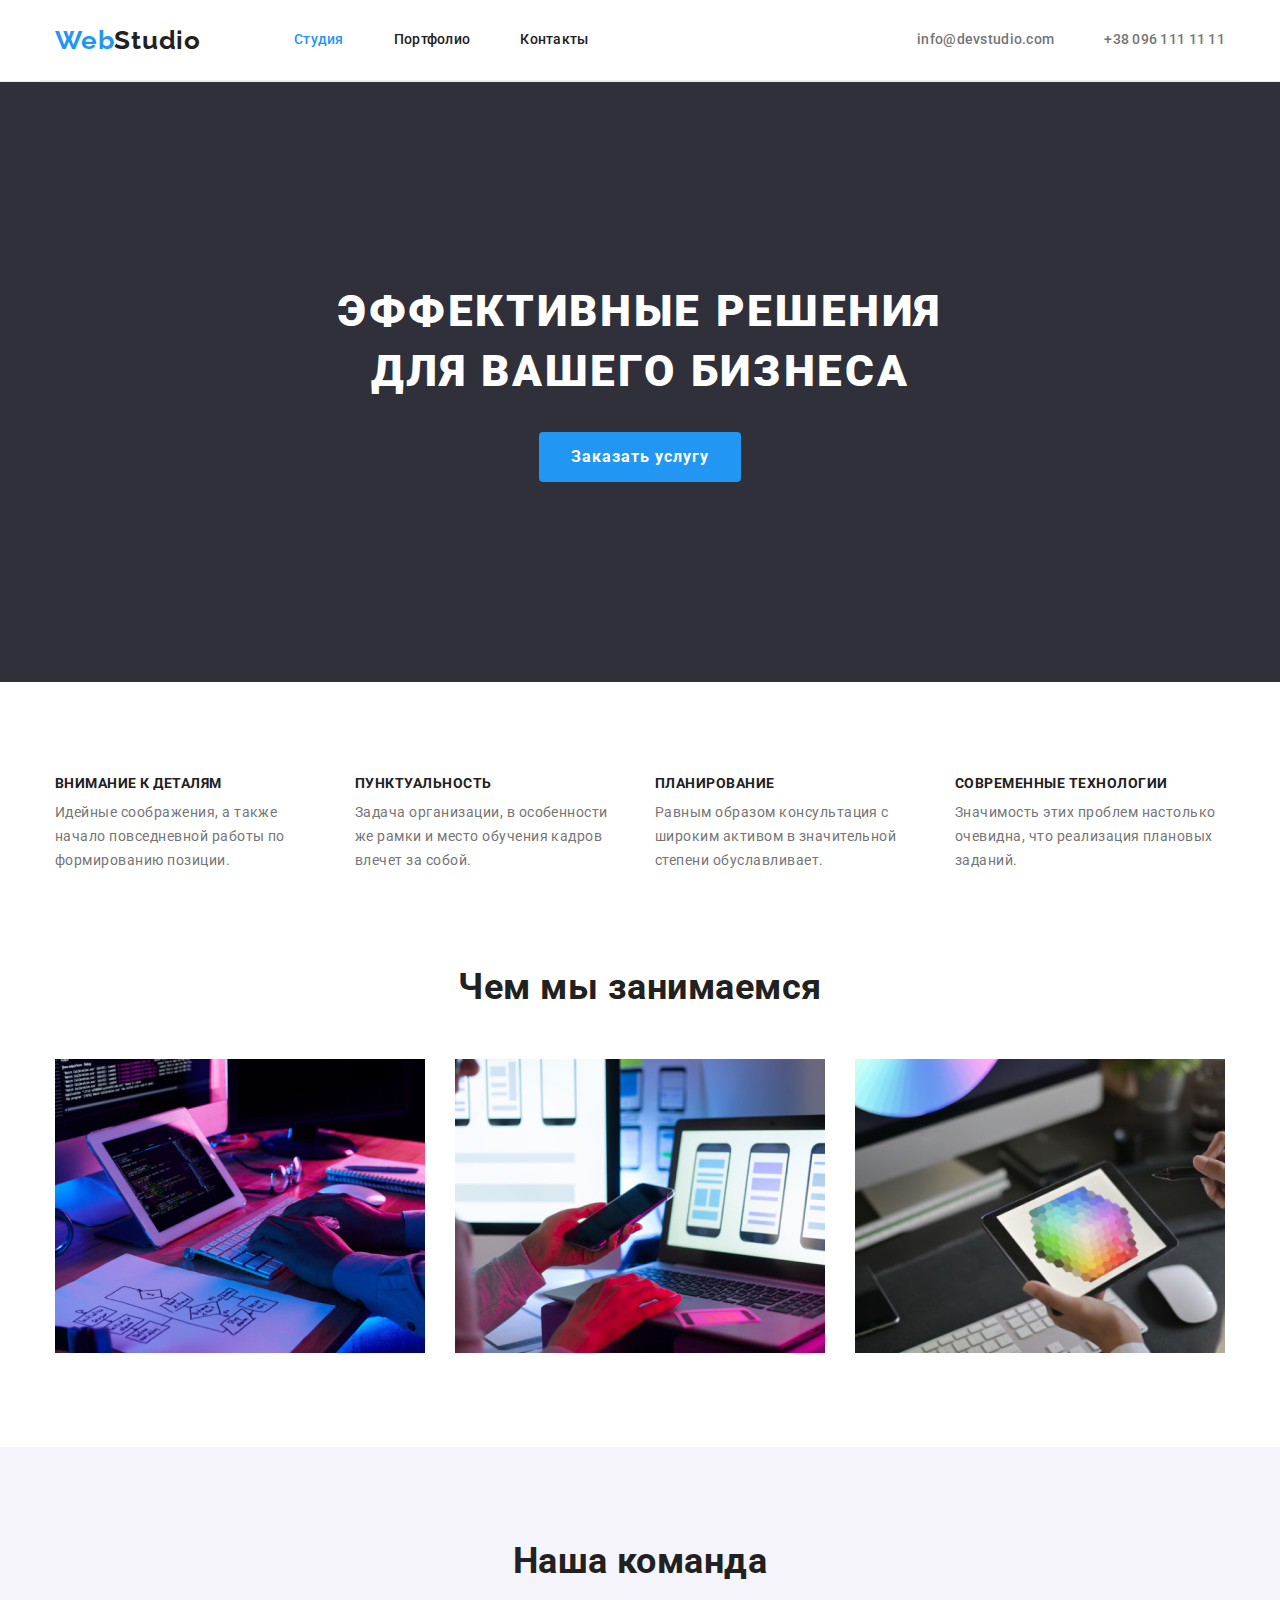
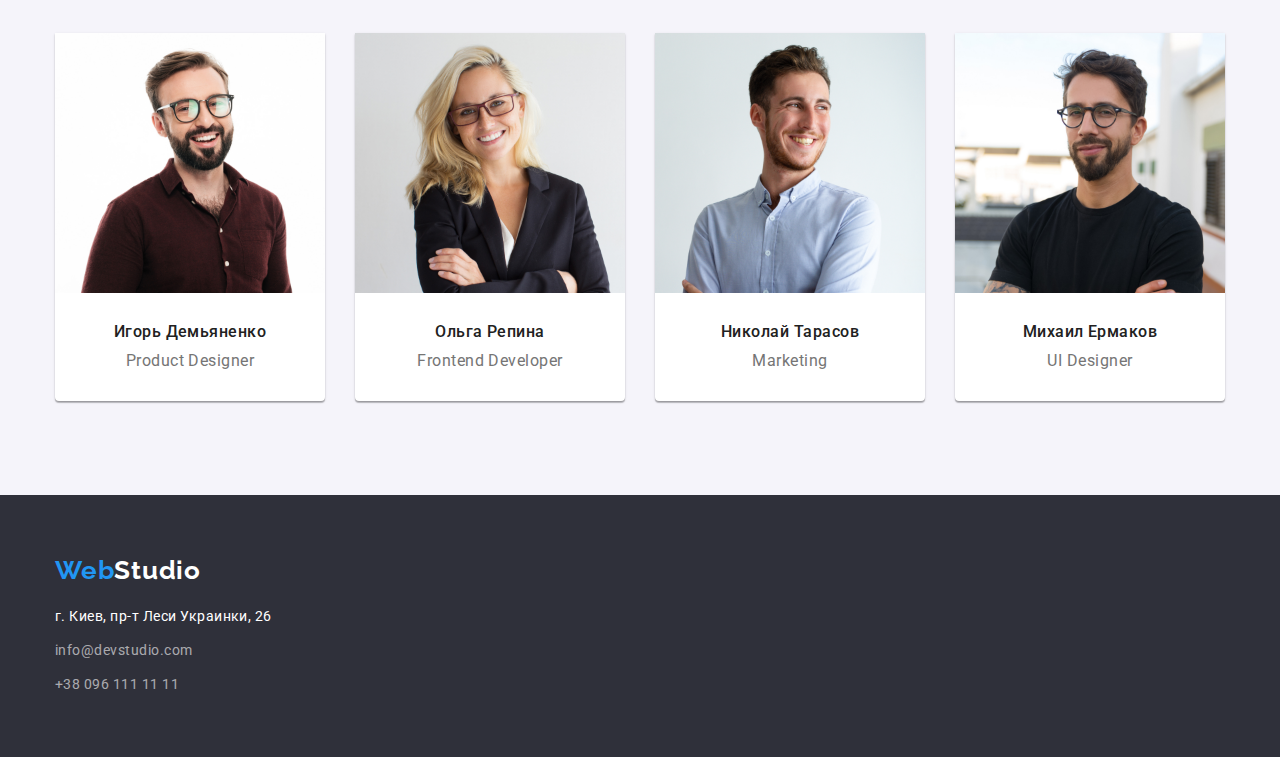
==== index.html @ 36cd6cec "Initial commit" ====
<!DOCTYPE html>
<html lang="ru">

<head>
    <meta charset="UTF-8">
    <meta http-equiv="X-UA-Compatible" content="IE=edge">
    <meta name="viewport" content="width=device-width, initial-scale=1.0">
    <title>Webstudio</title>
    <link rel="stylesheet" href="https://cdn.jsdelivr.net/npm/modern-normalize@1.1.0/modern-normalize.min.css">
    <link rel="stylesheet" href="./css/styles.css">
    <link rel="preconnect" href="https://fonts.googleapis.com">
    <link rel="preconnect" href="https://fonts.gstatic.com" crossorigin>
    <link
        href="https://fonts.googleapis.com/css2?family=Raleway:wght@700&family=Roboto:wght@400;500;700;900&display=swap"
        rel="stylesheet">
</head>

<body>

    <!-- header -->
    <header class="header">
        <div class="header container">
            <a class="logo header-logo-link" href="./index.html">Web<span class="span-h">Studio</span></a>
            <nav class="site-nav">
                <ul class="nav-list">
                    <li class="nav-item">
                        <a class="nav-link header-link current" href="./index.html">Студия</a>
                    </li>
                    <li class="nav-item">
                        <a class="nav-link header-link" href="./portfolio.html">Портфолио</a>
                    </li>
                    <li class="nav-item">
                        <a class="nav-link header-link" href="">Контакты</a>
                    </li>
                </ul>
            </nav>
            <ul class="contact-list">
                <li class="contact-item">
                    <a class="contact-link header-link" href="mailto:info@devstudio.com">info@devstudio.com</a>
                </li>
                <li class="contact-item">
                    <a class="contact-link header-link" href="tel:+380961111111">+38 096 111 11 11</a>
                </li>
            </ul>
        </div>
    </header>

    <!-- main -->
    <main class="main">
        <!-- hero -->
        <section class="hero section">
            <div class="hero container">
                <h1 class="title-hero">ЭФФЕКТИВНЫЕ РЕШЕНИЯ ДЛЯ ВАШЕГО БИЗНЕСА</h1>
                <button class="button-hero" type="button">
                    <span class="pointer hero-btn">Заказать услугу</span>
                </button>
            </div>
        </section>

        <!-- benefits -->
        <section class="section">
            <div class="container">
                <h2 class="visually-hidden">Особенности</h2>
                <ul class="benefits-list">
                    <li class="benefit-item">
                        <h3 class="title-benefit">ВНИМАНИЕ К ДЕТАЛЯМ</h3>
                        <p class="text-benefit">Идейные соображения, а также начало повседневной работы по формированию
                            позиции.</p>
                    </li>
                    <li class="benefit-item">
                        <h3 class="title-benefit">ПУНКТУАЛЬНОСТЬ</h3>
                        <p class="text-benefit">Задача организации, в особенности же рамки и место обучения кадров
                            влечет
                            за собой.</p>
                    </li>
                    <li class="benefit-item">
                        <h3 class="title-benefit">ПЛАНИРОВАНИЕ</h3>
                        <p class="text-benefit">Равным образом консультация с широким активом в значительной степени
                            обуславливает.</p>
                    </li>
                    <li class="benefit-item">
                        <h3 class="title-benefit">СОВРЕМЕННЫЕ ТЕХНОЛОГИИ</h3>
                        <p class="text-benefit">Значимость этих проблем настолько очевидна, что реализация плановых
                            заданий.</p>
                    </li>
                </ul>
            </div>
        </section>

        <!-- portfolio -->
        <section class="section portfolio">
            <div class="container">
                <h2 class="section-title">Чем мы занимаемся</h2>
                <ul class="portfolio-list">
                    <li class="portfolio-item">
                        <img src="./images/Stydio/About us/img-1.jpg" alt="Написание HTML разметки на планшете"
                            width="370" height="294">
                    </li>
                    <li class="portfolio-item">
                        <img src="./images/Stydio/About us/img-2.jpg" alt="оформление CSS на ноутбуке" width="370"
                            height="294">
                    </li>
                    <li class="portfolio-item">
                        <img src="./images/Stydio/About us/img-3.jpg" alt="Дизайн на планшете" width="370" height="294">
                    </li>
                </ul>
            </div>
        </section>

        <!-- team -->
        <section class="section-team section">
            <div class="container">
                <h2 class="section-title">Наша команда</h2>
                <ul class="team-list">
                    <li class="team-card">
                        <img class="teams-img" src="./images/Stydio/Team/img-4.jpg" alt="Первый член команды"
                            width="270" height="260">
                        <div class="card-tumb">
                            <h3 class="title-card">Игорь Демьяненко</h3>
                            <p class="text-card">Product Designer</p>
                        </div>
                    </li>
                    <li class="team-card">
                        <img class="teams-img" src="./images/Stydio/Team/img-5.jpg" alt="Второй член команды"
                            width="270" height="260">
                        <div class="card-tumb">
                            <h3 class="title-card">Ольга Репина</h3>
                            <p class="text-card">Frontend Developer</p>
                        </div>
                    </li>
                    <li class="team-card">
                        <img class="teams-img" src="./images/Stydio/Team/img-6.jpg" alt="Третий член команды"
                            width="270" height="260">
                        <div class="card-tumb">
                            <h3 class="title-card">Николай Тарасов</h3>
                            <p class="text-card">Marketing</p>
                        </div>
                    </li>
                    <li class="team-card">
                        <img class="teams-img" src="./images/Stydio/Team/img-7.jpg" alt="Четвертый член команды"
                            width="270" height="260">
                        <div class="card-tumb">
                            <h3 class="title-card">Михаил Ермаков</h3>
                            <p class="text-card">UI Designer</p>
                        </div>
                    </li>
                </ul>
            </div>
        </section>
    </main>

    <!-- footer -->
    <footer class="footer">
        <div class="container">
            <a class="logo footer-logo-link" href="./index.html">Web<span class="span-f">Studio</span></a>
            <address class="address">
                <ul>
                    <li class="footer-address-list">
                        <a class="footer-link gps" href="https://goo.gl/maps/1aV7GLh5moSTKQaL6" target="_blank"
                            rel="noopener noreferrer">г. Киев,
                            пр-т Леси Украинки, 26</a>
                    </li>
                    <li class="footer-address-list">
                        <a class="footer-link" href="mailto:info@devstudio.com">info@devstudio.com</a>
                    </li>
                    <li class="footer-address-list">
                        <a class="footer-link" href="tel:+380961111111">+38 096 111 11 11</a>
                    </li>
                </ul>
            </address>
        </div>
    </footer>
</body>

</html>
---- css/styles.css ----
html {
    box-sizing: border-box;
}

*,
*::before,
*::after {
    box-sizing: inherit;
}


h1,
h2,
h3,
h4,
h5,
h6,
p,
ul {
    margin: 0;
    padding: 0;
}

img {
    display: block;
    max-width: 100%;
    height: auto;
}

a {text-decoration: none;}
ul {list-style: none;}
button {border: none;}


:root {
    --main-text-color: #212121;
    --main-2-text-color: #757575;
    --accent-color: #2196F3;
    --white-color: #FFFFFF;
    --bg-hd-ft-color: #2F303A;
    --bg-accent-color: #F5F4FA;
}

body {
    font-family: 'Roboto';
    font-style: normal;
    letter-spacing: 0.03em;
    color: var(--main-text-color);
    background-color: var(--white-color)
}


.section {
    padding-top: 94px;
    padding-bottom: 94px;
}
.container {
    margin-left: auto;
    margin-right: auto;
    padding-left: 15px;
    padding-right: 15px;
    width: 1200px;
}
.header.container {
    display: flex;
    align-items: center;
}


.pointer {
    cursor: pointer;
}

.visually-hidden {
    position: absolute;
    width: 1px;
    height: 1px;
    margin: -1px;
    border: 0;
    padding: 0;

    white-space: nowrap;
    clip-path: inset(100%);
    clip: rect(0 0 0 0);
    overflow: hidden;
}

/* ! HEADER ! */
.header {
    border-bottom: 1px solid #ECECEC;
}
.header-link {
    padding-top: 32px;
    padding-bottom: 32px;
}

/* LOGO */

.logo {
    font-family: 'Raleway';
    font-weight: 700;
        font-size: 26px;
        line-height: 1.19;
        letter-spacing: 0.03em;
        color: var(--accent-color)
}
.header-logo-link {
    margin-right: 93px;
}
.footer-logo-link {
    display: inline-block;
    margin-bottom: 20px;
}
.logo .span-h {
    color: var(--main-text-color);
}
.logo .span-f {
    color: var(--white-color);
}


/* NAV */

.nav-item:not(:last-child) {
    margin-right: 50px;
}

.nav-list {
    display: flex;
    padding: 0;
}

.contact-item:not(:last-child) {
    margin-right: 50px;
}

.contact-list {
    display: flex;
    margin-left: auto;
}
.nav-link {
    display: block;
    font-weight: 500;
    font-size: 14px;
    line-height: 1.14;
    letter-spacing: 0.02em;
    color: var(--main-text-color);
    padding: 32px 0;
}
.contact-link {
    display: block;
    font-weight: 500;
    font-size: 14px;
    line-height: 1.14;
    letter-spacing: 0.02em;
    color: var(--main-2-text-color);
    padding: 32px 0;
}

/* HOVER AND FOCUS IN HEADER */

.header .site-nav .nav-link:hover,
.header .site-nav .nav-link:focus {
    color: var(--accent-color)
}

.header .contact-link:hover,
.header .contact-link:focus {
    color:var(--accent-color)
}

/* COLOR <a> IN HEADER */
.nav-link.current {
    color: var(--accent-color);
}


/* INDEX-MAIN */

/* SECTION-1 */

.hero.section {
    padding: 200px 0;
    background-color: var(--bg-hd-ft-color);
}
.title-hero {
    max-width: 696px;
    margin-left: auto;
    margin-right: auto;
    margin-bottom: 30px;
    font-weight: 900;
    font-size: 44px;
    line-height: 1.36;
    text-align: center;
    letter-spacing: 0.06em;
    color: var(--white-color);
}
.button-hero {
    display: block;
    margin-left: auto;
    margin-right: auto;
    padding: 0;
    font-weight: 700;
    font-size: 16px;
    line-height: 1.87;
    letter-spacing: 0.06em;
    color: var(--white-color);
    background-color: var(--accent-color);
    border-radius: 4px;
}

.pointer.hero-btn {
    display: inline-block;
    padding: 10px 32px;
}

/* SECTION-2 */

.title-benefit {
    margin-bottom: 10px;
    font-size: 14px;
    line-height: 1.14;
}
.text-benefit {
    font-size: 14px;
    line-height: 1.71;
    color: var(--main-2-text-color);
}
.benefits-list {
    display: flex;
}
.benefit-item {
    max-width: 270px;
}
.benefit-item:not(:last-child) {
    margin-right: 30px;
}

/* SECTION-3 */

.section.portfolio {
    padding-top: 0;
}
.section-title {
    text-align: center;
    margin-bottom: 50px;
    font-size: 36px;
    line-height: 1.16;
}
.portfolio-list {
    display: flex;
}
.portfolio-item:not(:last-child) {
    margin-right: 30px;
}

/* SECTION-4 */

.section-team {
    background-color: var(--bg-accent-color);
}
.team-list {
    display: flex;
}
.team-card {
    background-color: var(--white-color);;
    box-shadow: 0px 1px 3px rgba(0, 0, 0, 0.12), 0px 1px 1px rgba(0, 0, 0, 0.14), 0px 2px 1px rgba(0, 0, 0, 0.2);
    border-radius: 0px 0px 4px 4px;
}
.team-card:not(:last-child) {
    margin-right: 30px;
}
.card-tumb {
    padding: 30px 0;
}
.title-card {
    margin-bottom: 10px;
    font-weight: 500;
    font-size: 16px;
    line-height: 1.18;
    text-align: center;
}
.text-card {
    font-size: 16px;
    line-height: 1.18;
    text-align: center;
    color: var(--main-2-text-color);
}

/* PORTFOLIO-MAIN */
                                                              
/* FILTERS */

.filters-list {
    display: flex;
    justify-content: center;
    margin-bottom: 34px;
}
.filter-item:not(:last-child) {
    margin-right: 8px;
}

.filter-btn:hover,
.filter-btn:focus {
    color: var(--white-color);
    background-color: var(--accent-color);
}
.filter-btn {
    border-radius: 4px;
    padding: 6px 22px;
    color: var(--main-text-color);
    background: var(--bg-accent-color);
}
.filter-btn.active {
    color: var(--white-color);
    background-color: var(--accent-color);
}

/* PROJECTS */

.project-list {
    display: flex;
    flex-wrap: wrap;
}
.project-item {
    margin-right: 30px;
    margin-bottom: 30px;
    flex-basis: calc((100% - 60px) / 3);
}
.project-item:nth-of-type(3n) {
    margin: 0;
}
.project-item:nth-last-child(-n + 3) {
    margin-bottom: 0;
}
.card-content {
    padding: 20px 24px;
    border-right: 1px solid rgba(238, 238, 238, 1);
    border-bottom: 1px solid rgba(238, 238, 238, 1);
    border-left: 1px solid rgba(238, 238, 238, 1);
}
.title-project {
    margin-bottom: 4px;
        font-size: 18px;
        line-height: 2;
        letter-spacing: 0.06em;
        color: var(--main-text-color);
}
.text-project {
        font-size: 16px;
        line-height: 1.87;
        color: var(--main-2-text-color);
}

/* ! FOOTER ! */

.footer {
    padding: 60px 0;
    background-color: var(--bg-hd-ft-color);
}

.footer-link.gps {
    font-weight: 400;
        font-size: 14px;
        line-height: 1.71;
        color: var(--white-color)
}
.footer-link {
        font-size: 14px;
        line-height: 1.71;
        color: rgba(255, 255, 255, 0.6);
}
.footer-address-list:not(:last-child) {
    margin-bottom: 10px;
}
.address .footer-link:hover,
.address .footer-link:focus {
    color:var(--accent-color)
}
.address .footer-link:hover,
.address .footer-link:focus {
    color:var(--accent-color)
}
.address {
    font-style: normal;
}
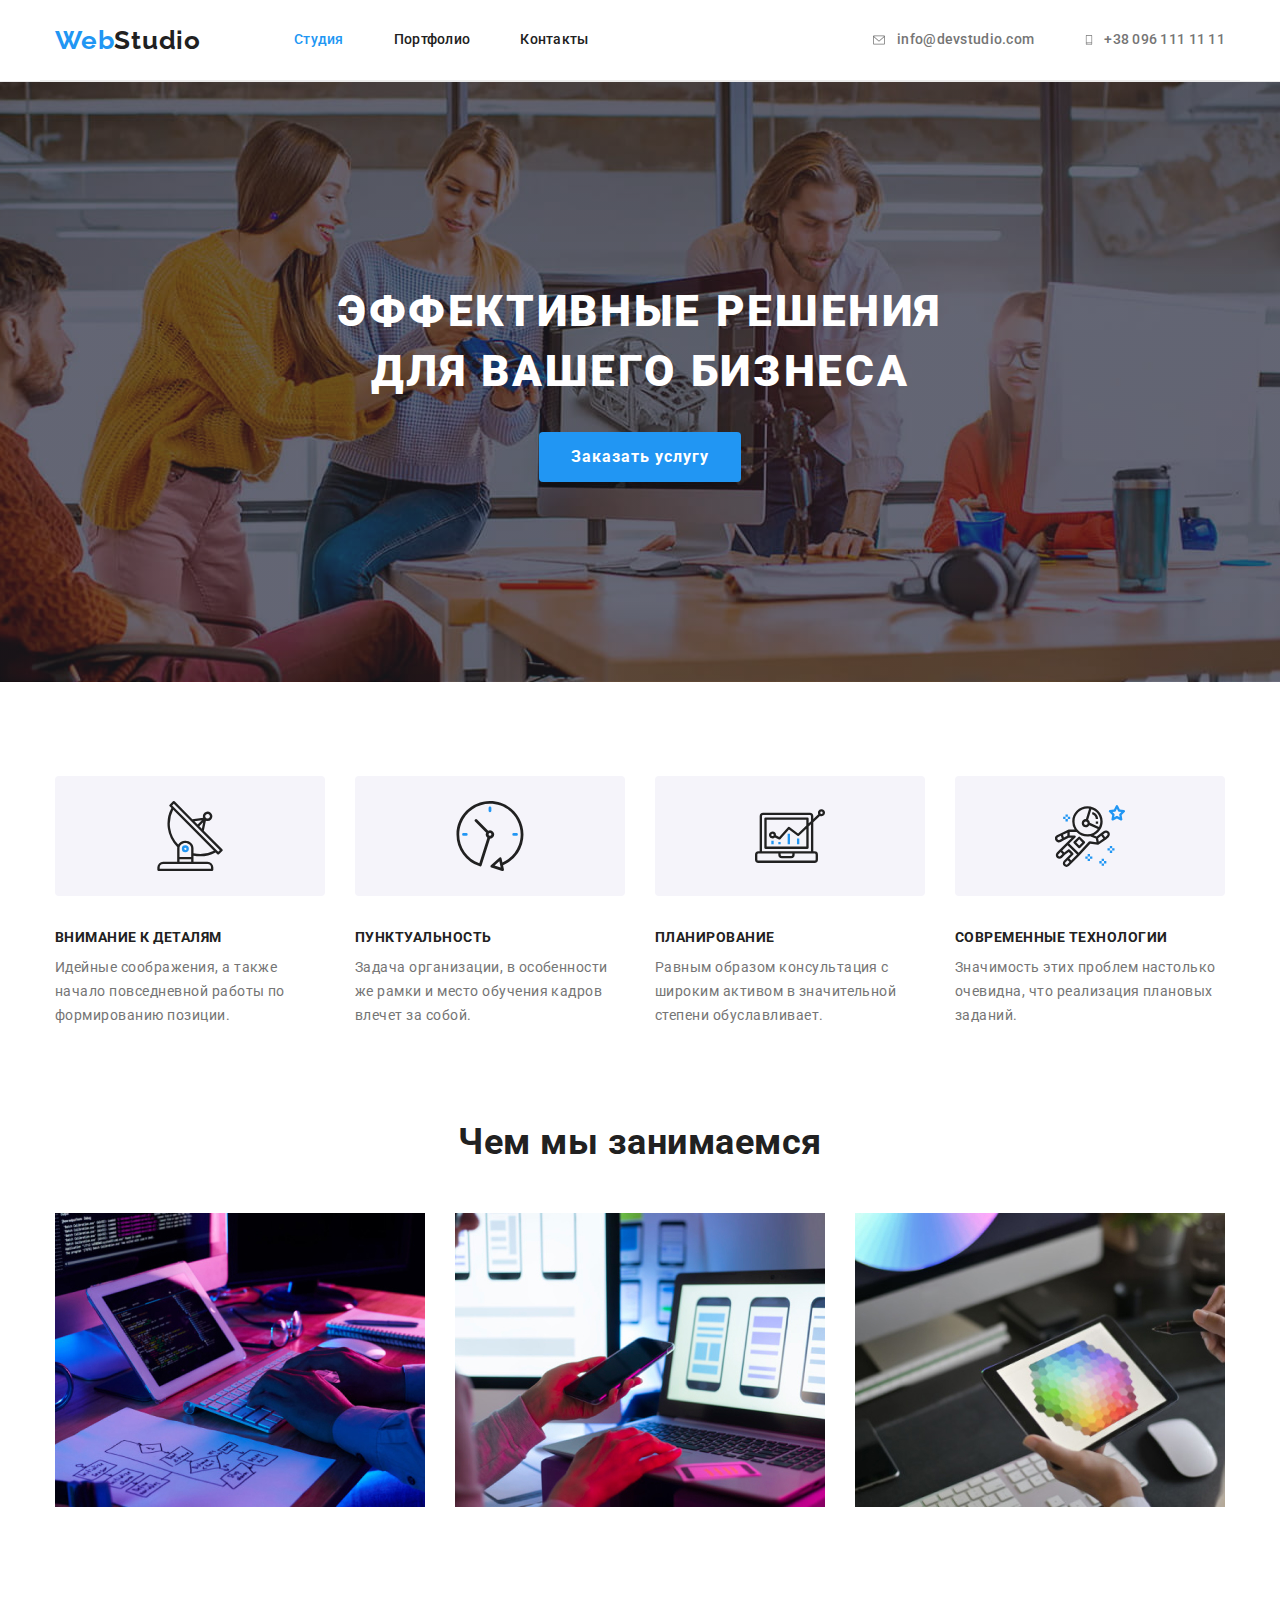
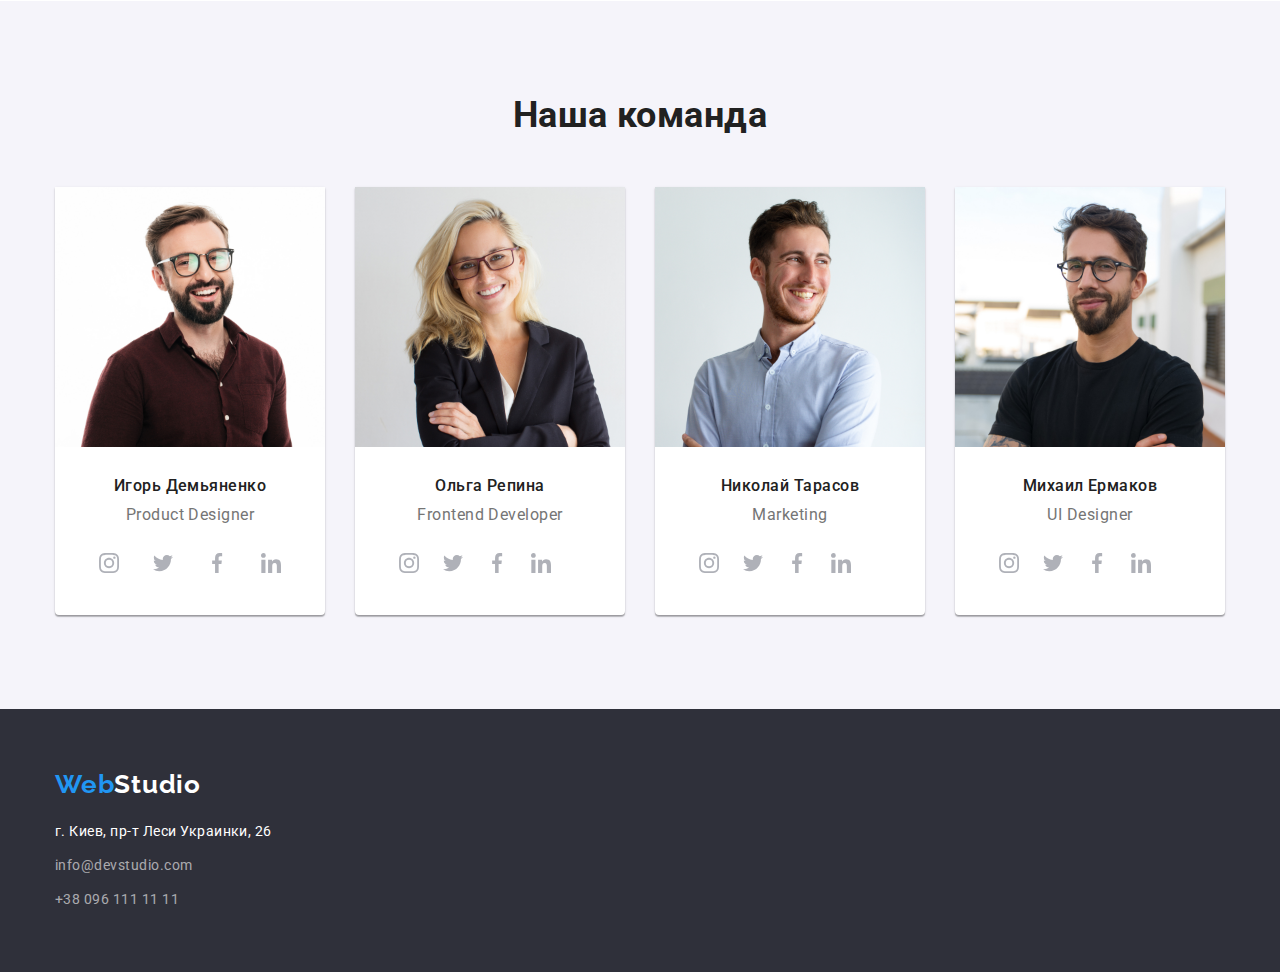
==== commit 5e35b46b: "adds sprite and icons" ====
--- a/index.html
+++ b/index.html
@@ -36,10 +36,20 @@
             </nav>
             <ul class="contact-list">
                 <li class="contact-item">
-                    <a class="contact-link header-link" href="mailto:info@devstudio.com">info@devstudio.com</a>
+                    <a class="contact-link header-link" href="mailto:info@devstudio.com">
+                        <svg class="header-icon" width="16" height="12">
+                            <use href="./images/icons.svg#envelope"></use>
+                        </svg>
+                        info@devstudio.com
+                    </a>
                 </li>
                 <li class="contact-item">
-                    <a class="contact-link header-link" href="tel:+380961111111">+38 096 111 11 11</a>
+                    <a class="contact-link header-link" href="tel:+380961111111">
+                        <svg class="header-icon" width="10" height="16">
+                            <use href="./images/icons.svg#smartphone"></use>
+                        </svg>
+                        +38 096 111 11 11
+                    </a>
                 </li>
             </ul>
         </div>
@@ -63,22 +73,42 @@
                 <h2 class="visually-hidden">Особенности</h2>
                 <ul class="benefits-list">
                     <li class="benefit-item">
+                        <div>
+                            <svg class="benefit-icon" width="70" height="70">
+                                <use href="./images/icons.svg#antenna"></use>
+                            </svg>
+                        </div>
                         <h3 class="title-benefit">ВНИМАНИЕ К ДЕТАЛЯМ</h3>
                         <p class="text-benefit">Идейные соображения, а также начало повседневной работы по формированию
                             позиции.</p>
                     </li>
                     <li class="benefit-item">
+                        <div>
+                            <svg class="benefit-icon" width="70" height="70">
+                                <use href="./images/icons.svg#clock"></use>
+                            </svg>
+                        </div>
                         <h3 class="title-benefit">ПУНКТУАЛЬНОСТЬ</h3>
                         <p class="text-benefit">Задача организации, в особенности же рамки и место обучения кадров
                             влечет
                             за собой.</p>
                     </li>
                     <li class="benefit-item">
+                        <div>
+                            <svg class="benefit-icon" width="70" height="70">
+                                <use href="./images/icons.svg#diagram"></use>
+                            </svg>
+                        </div>
                         <h3 class="title-benefit">ПЛАНИРОВАНИЕ</h3>
                         <p class="text-benefit">Равным образом консультация с широким активом в значительной степени
                             обуславливает.</p>
                     </li>
                     <li class="benefit-item">
+                        <div>
+                            <svg class="benefit-icon" width="70" height="70">
+                                <use href="./images/icons.svg#astronaut"></use>
+                            </svg>
+                        </div>
                         <h3 class="title-benefit">СОВРЕМЕННЫЕ ТЕХНОЛОГИИ</h3>
                         <p class="text-benefit">Значимость этих проблем настолько очевидна, что реализация плановых
                             заданий.</p>
@@ -118,6 +148,38 @@
                         <div class="card-tumb">
                             <h3 class="title-card">Игорь Демьяненко</h3>
                             <p class="text-card">Product Designer</p>
+                            <ul class="team-card-icons">
+                                <li class="team-list-icon">
+                                    <div>
+                                        <a href="" class="team-link-icon">
+                                            <svg class="team-icon" width="20" height="20">
+                                                <use href="./images/icons.svg#instagram"></use>
+                                            </svg>
+                                        </a>
+                                    </div>
+                                </li>
+                                <li class="team-list-icon">
+                                    <a href="" class="team-link-icon">
+                                        <svg class="team-icon" width="20" height="20">
+                                            <use href="./images/icons.svg#twitter"></use>
+                                        </svg>
+                                    </a>
+                                </li>
+                                <li class="team-list-icon">
+                                    <a href="" class="team-link-icon">
+                                        <svg class="team-icon" width="20" height="20">
+                                            <use href="./images/icons.svg#facebook"></use>
+                                        </svg>
+                                    </a>
+                                </li>
+                                <li class="team-list-icon">
+                                    <a href="" class="team-link-icon">
+                                        <svg class="team-icon" width="20" height="20">
+                                            <use href="./images/icons.svg#linkedin"></use>
+                                        </svg>
+                                    </a>
+                                </li>
+                            </ul>
                         </div>
                     </li>
                     <li class="team-card">
@@ -126,6 +188,28 @@
                         <div class="card-tumb">
                             <h3 class="title-card">Ольга Репина</h3>
                             <p class="text-card">Frontend Developer</p>
+                            <div class="team-card-icons">
+                                <a href="" class="team-link-icon">
+                                    <svg class="team-icon" width="20" height="20">
+                                        <use href="./images/icons.svg#instagram"></use>
+                                    </svg>
+                                </a>
+                                <a href="" class="team-link-icon">
+                                    <svg class="team-icon" width="20" height="20">
+                                        <use href="./images/icons.svg#twitter"></use>
+                                    </svg>
+                                </a>
+                                <a href="" class="team-link-icon">
+                                    <svg class="team-icon" width="20" height="20">
+                                        <use href="./images/icons.svg#facebook"></use>
+                                    </svg>
+                                </a>
+                                <a href="" class="team-link-icon">
+                                    <svg class="team-icon" width="20" height="20">
+                                        <use href="./images/icons.svg#linkedin"></use>
+                                    </svg>
+                                </a>
+                            </div>
                         </div>
                     </li>
                     <li class="team-card">
@@ -134,6 +218,28 @@
                         <div class="card-tumb">
                             <h3 class="title-card">Николай Тарасов</h3>
                             <p class="text-card">Marketing</p>
+                            <div class="team-card-icons">
+                                <a href="" class="team-link-icon">
+                                    <svg class="team-icon" width="20" height="20">
+                                        <use href="./images/icons.svg#instagram"></use>
+                                    </svg>
+                                </a>
+                                <a href="" class="team-link-icon">
+                                    <svg class="team-icon" width="20" height="20">
+                                        <use href="./images/icons.svg#twitter"></use>
+                                    </svg>
+                                </a>
+                                <a href="" class="team-link-icon">
+                                    <svg class="team-icon" width="20" height="20">
+                                        <use href="./images/icons.svg#facebook"></use>
+                                    </svg>
+                                </a>
+                                <a href="" class="team-link-icon">
+                                    <svg class="team-icon" width="20" height="20">
+                                        <use href="./images/icons.svg#linkedin"></use>
+                                    </svg>
+                                </a>
+                            </div>
                         </div>
                     </li>
                     <li class="team-card">
@@ -142,8 +248,44 @@
                         <div class="card-tumb">
                             <h3 class="title-card">Михаил Ермаков</h3>
                             <p class="text-card">UI Designer</p>
-                        </div>
-                    </li>
+                            <div class="team-card-icons">
+                                <a href="" class="team-link-icon">
+                                    <svg class="team-icon" width="20" height="20">
+                                        <use href="./images/icons.svg#instagram"></use>
+                                    </svg>
+                                </a>
+                                <a href="" class="team-link-icon">
+                                    <svg class="team-icon" width="20" height="20">
+                                        <use href="./images/icons.svg#twitter"></use>
+                                    </svg>
+                                </a>
+                                <a href="" class="team-link-icon">
+                                    <svg class="team-icon" width="20" height="20">
+                                        <use href="./images/icons.svg#facebook"></use>
+                                    </svg>
+                                </a>
+                                <a href="" class="team-link-icon">
+                                    <svg class="team-icon" width="20" height="20">
+                                        <use href="./images/icons.svg#linkedin"></use>
+                                    </svg>
+                                </a>
+                            </div>
+                        </div>
+                    </li>
+                </ul>
+            </div>
+        </section>
+
+        <!-- clients -->
+        <section>
+            <div class="container">
+                <ul>
+                    <li></li>
+                    <li></li>
+                    <li></li>
+                    <li></li>
+                    <li></li>
+                    <li></li>
                 </ul>
             </div>
         </section>
--- a/css/styles.css
+++ b/css/styles.css
@@ -8,6 +8,14 @@
     box-sizing: inherit;
 }
 
+:root {
+    --main-text-color: #212121;
+    --main-2-text-color: #757575;
+    --accent-color: #2196F3;
+    --white-color: #FFFFFF;
+    --bg-hd-ft-color: #2F303A;
+    --bg-accent-color: #F5F4FA;
+}
 
 h1,
 h2,
@@ -31,16 +39,6 @@
 ul {list-style: none;}
 button {border: none;}
 
-
-:root {
-    --main-text-color: #212121;
-    --main-2-text-color: #757575;
-    --accent-color: #2196F3;
-    --white-color: #FFFFFF;
-    --bg-hd-ft-color: #2F303A;
-    --bg-accent-color: #F5F4FA;
-}
-
 body {
     font-family: 'Roboto';
     font-style: normal;
@@ -49,11 +47,11 @@
     background-color: var(--white-color)
 }
 
-
 .section {
     padding-top: 94px;
     padding-bottom: 94px;
 }
+
 .container {
     margin-left: auto;
     margin-right: auto;
@@ -61,11 +59,11 @@
     padding-right: 15px;
     width: 1200px;
 }
+
 .header.container {
     display: flex;
     align-items: center;
 }
-
 
 .pointer {
     cursor: pointer;
@@ -86,9 +84,11 @@
 }
 
 /* ! HEADER ! */
+
 .header {
     border-bottom: 1px solid #ECECEC;
 }
+
 .header-link {
     padding-top: 32px;
     padding-bottom: 32px;
@@ -104,16 +104,20 @@
         letter-spacing: 0.03em;
         color: var(--accent-color)
 }
+
 .header-logo-link {
     margin-right: 93px;
 }
+
 .footer-logo-link {
     display: inline-block;
     margin-bottom: 20px;
 }
+
 .logo .span-h {
     color: var(--main-text-color);
 }
+
 .logo .span-f {
     color: var(--white-color);
 }
@@ -138,6 +142,7 @@
     display: flex;
     margin-left: auto;
 }
+
 .nav-link {
     display: block;
     font-weight: 500;
@@ -147,14 +152,24 @@
     color: var(--main-text-color);
     padding: 32px 0;
 }
+
 .contact-link {
-    display: block;
+    display: flex;
     font-weight: 500;
     font-size: 14px;
     line-height: 1.14;
     letter-spacing: 0.02em;
     color: var(--main-2-text-color);
     padding: 32px 0;
+    align-items: center;
+}
+
+.contact-link.header-link:focus .header-icon {
+    color: var(--accent-color);
+}
+
+.header-icon {
+    margin-right: 10px;
 }
 
 /* HOVER AND FOCUS IN HEADER */
@@ -180,9 +195,17 @@
 /* SECTION-1 */
 
 .hero.section {
+    max-width: 1600px;
+    margin-left: auto;
+    margin-right: auto;
     padding: 200px 0;
     background-color: var(--bg-hd-ft-color);
-}
+    background-image: linear-gradient(rgba(47, 48, 58, 0.4), rgba(47, 48, 58, 0.4)), url(../images/Stydio/Hero/bg-Img.jpg);
+    background-repeat: no-repeat;
+    background-position: center;
+    background-size: cover;
+}
+
 .title-hero {
     max-width: 696px;
     margin-left: auto;
@@ -195,6 +218,7 @@
     letter-spacing: 0.06em;
     color: var(--white-color);
 }
+
 .button-hero {
     display: block;
     margin-left: auto;
@@ -212,6 +236,7 @@
 .pointer.hero-btn {
     display: inline-block;
     padding: 10px 32px;
+    box-shadow: 0px 4px 4px rgb(0 0 0 / 15%);
 }
 
 /* SECTION-2 */
@@ -221,35 +246,55 @@
     font-size: 14px;
     line-height: 1.14;
 }
+
 .text-benefit {
     font-size: 14px;
     line-height: 1.71;
     color: var(--main-2-text-color);
 }
+
 .benefits-list {
     display: flex;
 }
+
 .benefit-item {
     max-width: 270px;
 }
+
 .benefit-item:not(:last-child) {
     margin-right: 30px;
 }
 
+.benefit-icon {
+    display: inline-block;
+    content: "";
+    width: 270px;
+    height: 120px;
+    margin-bottom: 30px;
+    padding: 25px 100px;
+    background-repeat: no-repeat;
+    background-position: center;
+    background-color: var(--bg-accent-color);
+    border-radius: 4px;
+}
+
 /* SECTION-3 */
 
 .section.portfolio {
     padding-top: 0;
 }
+
 .section-title {
     text-align: center;
     margin-bottom: 50px;
     font-size: 36px;
     line-height: 1.16;
 }
+
 .portfolio-list {
     display: flex;
 }
+
 .portfolio-item:not(:last-child) {
     margin-right: 30px;
 }
@@ -259,20 +304,25 @@
 .section-team {
     background-color: var(--bg-accent-color);
 }
+
 .team-list {
     display: flex;
 }
+
 .team-card {
     background-color: var(--white-color);;
     box-shadow: 0px 1px 3px rgba(0, 0, 0, 0.12), 0px 1px 1px rgba(0, 0, 0, 0.14), 0px 2px 1px rgba(0, 0, 0, 0.2);
     border-radius: 0px 0px 4px 4px;
 }
+
 .team-card:not(:last-child) {
     margin-right: 30px;
 }
+
 .card-tumb {
     padding: 30px 0;
 }
+
 .title-card {
     margin-bottom: 10px;
     font-weight: 500;
@@ -280,13 +330,49 @@
     line-height: 1.18;
     text-align: center;
 }
+
 .text-card {
+    margin-bottom: 16px;
     font-size: 16px;
     line-height: 1.18;
     text-align: center;
     color: var(--main-2-text-color);
 }
 
+.team-card-icons {
+    display: flex;
+    padding: 0 32px;
+}
+
+.team-list-icon {
+    width: 44px;
+    height: 44px;
+    margin-right: 10px;
+}
+
+.team-list-icon:nth-of-type(4n) {
+    margin: 0;
+}
+
+.team-link-icon {
+    display: inline-block;
+    width: 44px;
+    height: 44px;
+    padding: 12px;
+    background-color: var(--white-color);
+    border-radius: 50%;
+}
+
+.team-link-icon:hover,
+.team-link-icon:focus {
+    background-color: var(--accent-color);
+}
+
+.team-icon:hover,
+.team-icon:focus {
+    fill: var(--white-color);
+}
+
 /* PORTFOLIO-MAIN */
                                                               
 /* FILTERS */
@@ -296,6 +382,7 @@
     justify-content: center;
     margin-bottom: 34px;
 }
+
 .filter-item:not(:last-child) {
     margin-right: 8px;
 }
@@ -304,13 +391,16 @@
 .filter-btn:focus {
     color: var(--white-color);
     background-color: var(--accent-color);
-}
+    box-shadow: 0px 3px 1px rgba(0, 0, 0, 0.1), 0px 1px 2px rgba(0, 0, 0, 0.08), 0px 2px 2px rgba(0, 0, 0, 0.12);
+}
+
 .filter-btn {
     border-radius: 4px;
     padding: 6px 22px;
     color: var(--main-text-color);
     background: var(--bg-accent-color);
 }
+
 .filter-btn.active {
     color: var(--white-color);
     background-color: var(--accent-color);
@@ -322,23 +412,33 @@
     display: flex;
     flex-wrap: wrap;
 }
+
 .project-item {
     margin-right: 30px;
     margin-bottom: 30px;
     flex-basis: calc((100% - 60px) / 3);
 }
+
+.project-item:hover,
+.project-item:focus {
+    box-shadow: 0px 1px 1px rgba(0, 0, 0, 0.12), 0px 4px 4px rgba(0, 0, 0, 0.06), 1px 4px 6px rgba(0, 0, 0, 0.16);
+}
+
 .project-item:nth-of-type(3n) {
-    margin: 0;
-}
+    margin-right: 0;
+}
+
 .project-item:nth-last-child(-n + 3) {
     margin-bottom: 0;
 }
+
 .card-content {
     padding: 20px 24px;
     border-right: 1px solid rgba(238, 238, 238, 1);
     border-bottom: 1px solid rgba(238, 238, 238, 1);
     border-left: 1px solid rgba(238, 238, 238, 1);
 }
+
 .title-project {
     margin-bottom: 4px;
         font-size: 18px;
@@ -346,6 +446,7 @@
         letter-spacing: 0.06em;
         color: var(--main-text-color);
 }
+
 .text-project {
         font-size: 16px;
         line-height: 1.87;
@@ -365,22 +466,27 @@
         line-height: 1.71;
         color: var(--white-color)
 }
+
 .footer-link {
         font-size: 14px;
         line-height: 1.71;
         color: rgba(255, 255, 255, 0.6);
 }
+
 .footer-address-list:not(:last-child) {
     margin-bottom: 10px;
 }
+
 .address .footer-link:hover,
 .address .footer-link:focus {
     color:var(--accent-color)
 }
+
 .address .footer-link:hover,
 .address .footer-link:focus {
     color:var(--accent-color)
 }
+
 .address {
     font-style: normal;
 }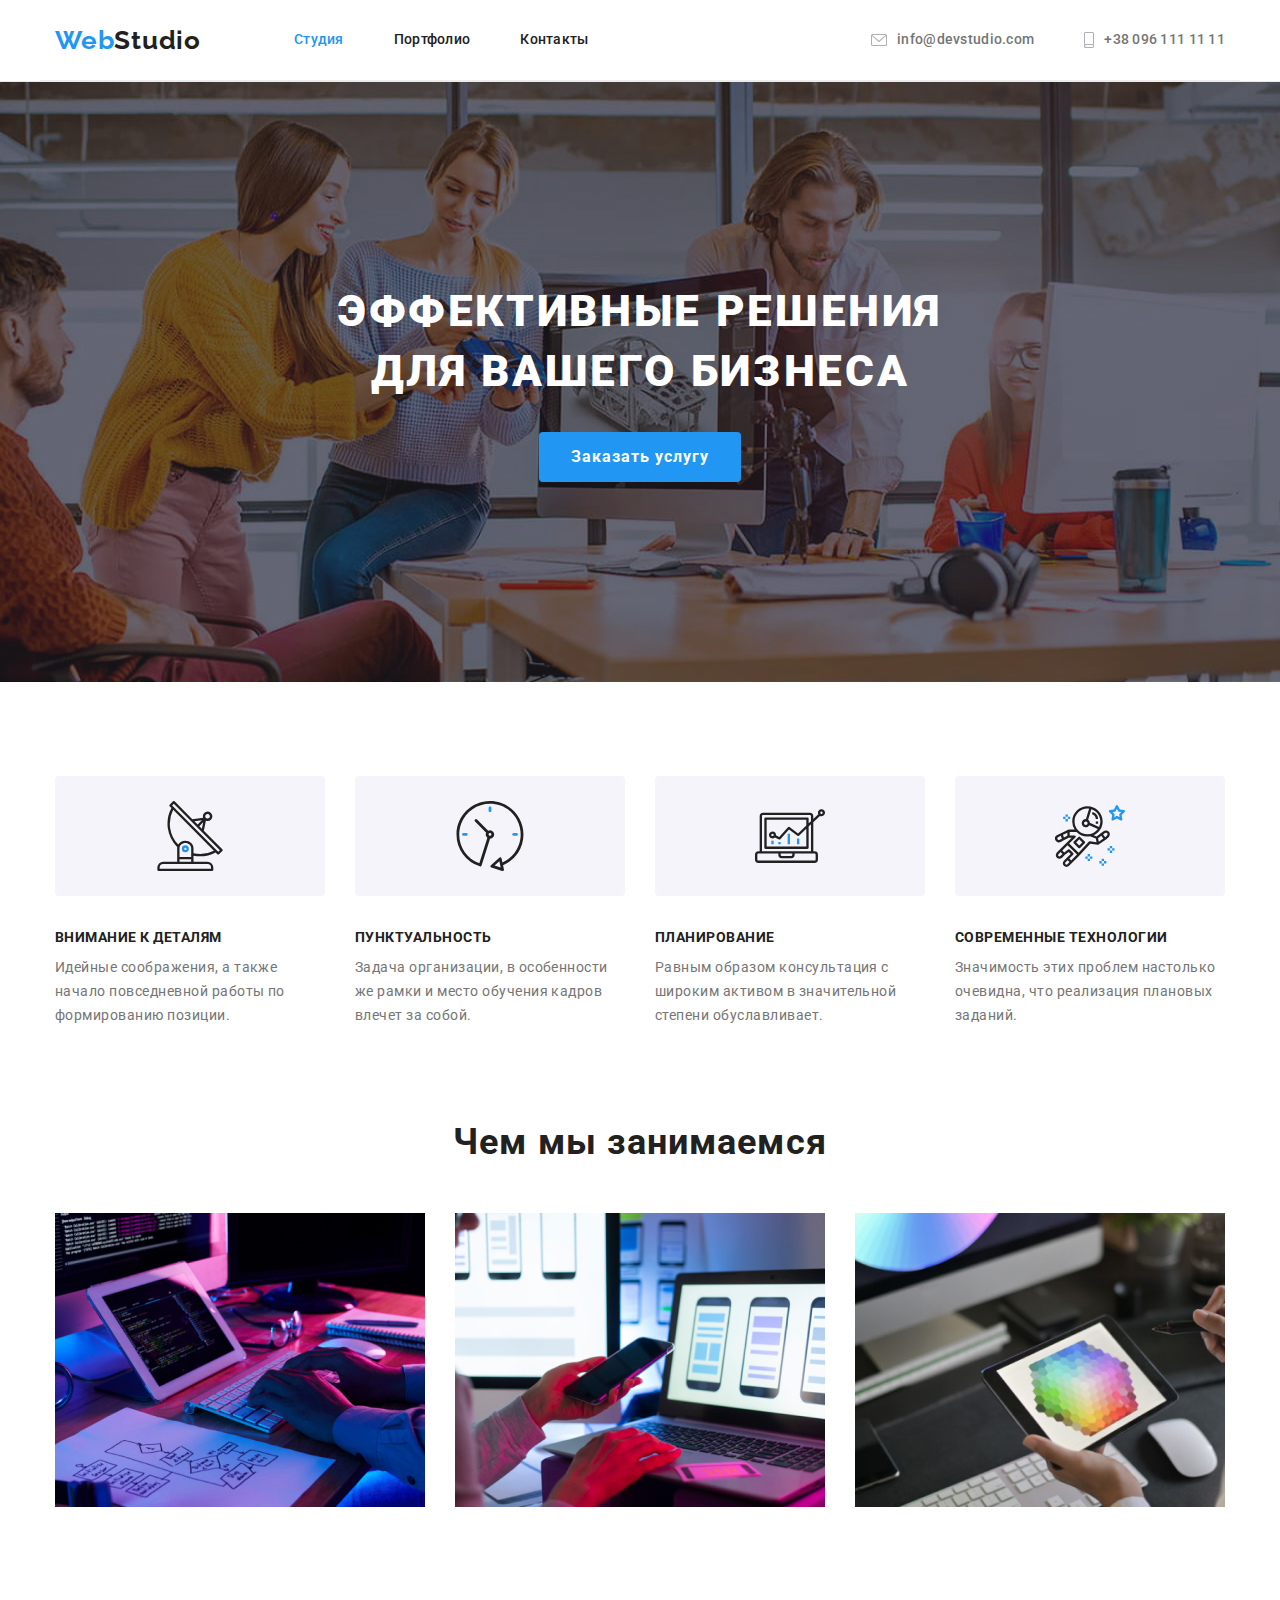
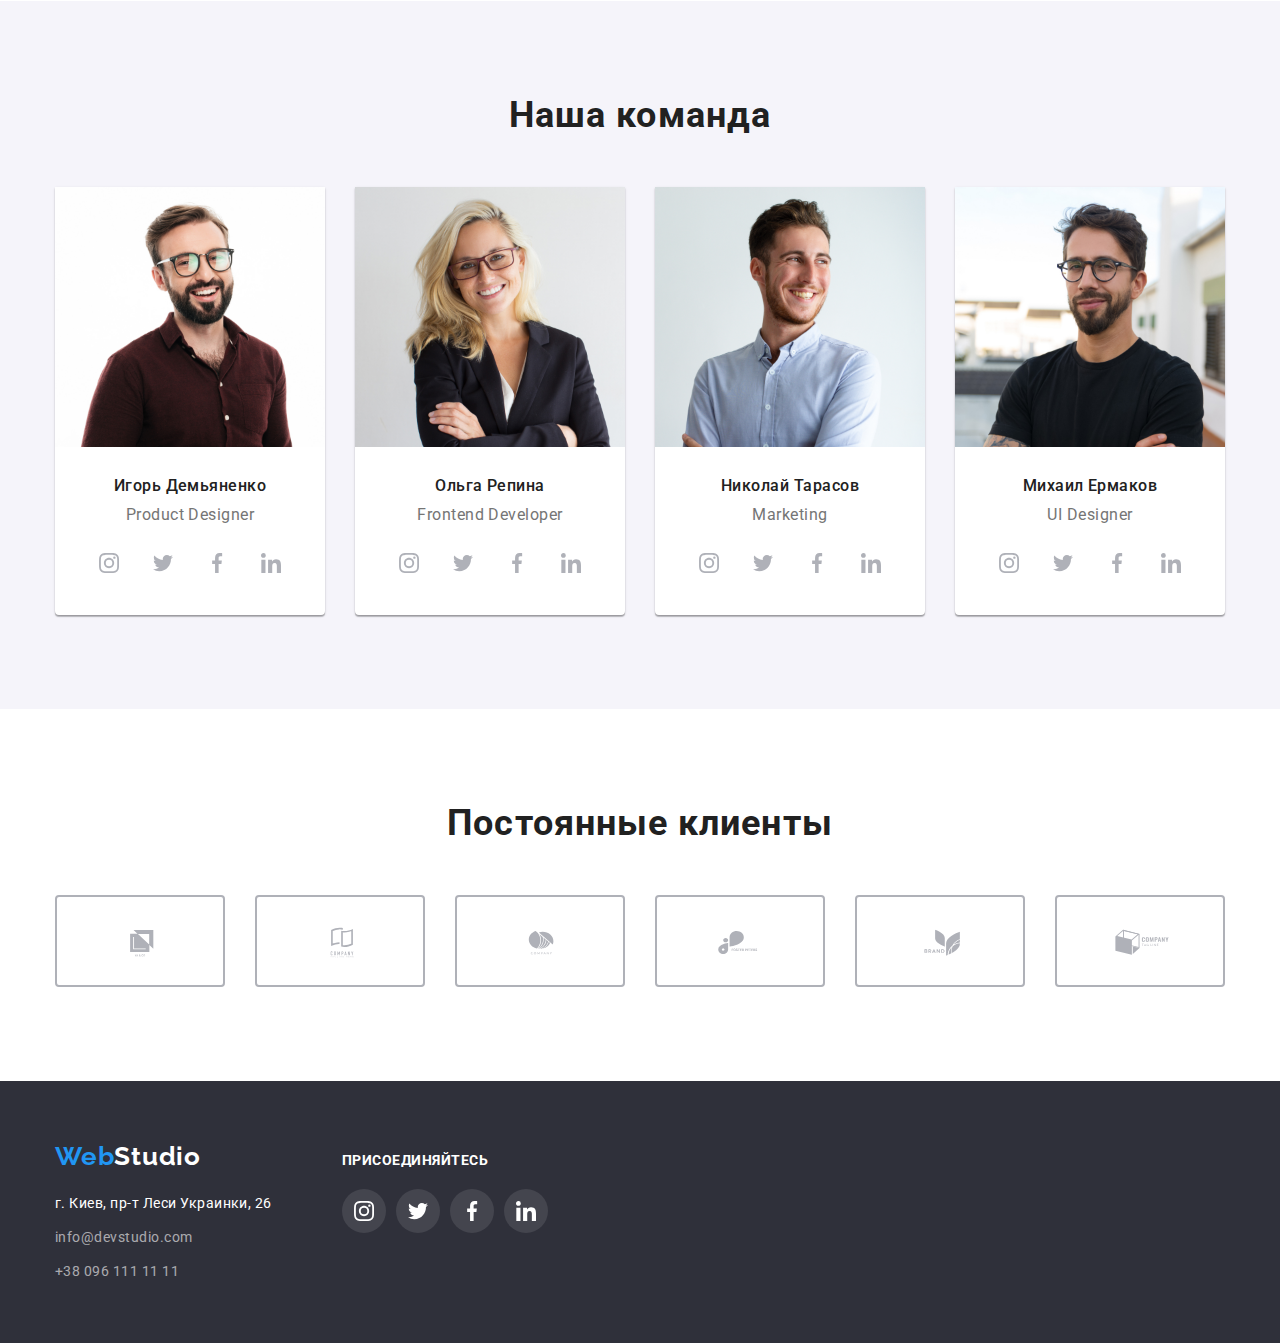
==== commit e400fde0: "adds fixes" ====
--- a/index.html
+++ b/index.html
@@ -37,7 +37,7 @@
             <ul class="contact-list">
                 <li class="contact-item">
                     <a class="contact-link header-link" href="mailto:info@devstudio.com">
-                        <svg class="header-icon" width="16" height="12">
+                        <svg class="header-icon icon" width="16" height="12">
                             <use href="./images/icons.svg#envelope"></use>
                         </svg>
                         info@devstudio.com
@@ -45,7 +45,7 @@
                 </li>
                 <li class="contact-item">
                     <a class="contact-link header-link" href="tel:+380961111111">
-                        <svg class="header-icon" width="10" height="16">
+                        <svg class="header-icon icon" width="10" height="16">
                             <use href="./images/icons.svg#smartphone"></use>
                         </svg>
                         +38 096 111 11 11
@@ -60,7 +60,7 @@
         <!-- hero -->
         <section class="hero section">
             <div class="hero container">
-                <h1 class="title-hero">ЭФФЕКТИВНЫЕ РЕШЕНИЯ ДЛЯ ВАШЕГО БИЗНЕСА</h1>
+                <h1 class="title-hero">эффективные решения для вашего бизнеса</h1>
                 <button class="button-hero" type="button">
                     <span class="pointer hero-btn">Заказать услугу</span>
                 </button>
@@ -150,30 +150,28 @@
                             <p class="text-card">Product Designer</p>
                             <ul class="team-card-icons">
                                 <li class="team-list-icon">
-                                    <div>
-                                        <a href="" class="team-link-icon">
-                                            <svg class="team-icon" width="20" height="20">
-                                                <use href="./images/icons.svg#instagram"></use>
-                                            </svg>
-                                        </a>
-                                    </div>
-                                </li>
-                                <li class="team-list-icon">
-                                    <a href="" class="team-link-icon">
+                                    <a href="" class="team-link-icon icon">
+                                        <svg class="team-icon" width="20" height="20">
+                                            <use href="./images/icons.svg#instagram"></use>
+                                        </svg>
+                                    </a>
+                                </li>
+                                <li class="team-list-icon">
+                                    <a href="" class="team-link-icon icon">
                                         <svg class="team-icon" width="20" height="20">
                                             <use href="./images/icons.svg#twitter"></use>
                                         </svg>
                                     </a>
                                 </li>
                                 <li class="team-list-icon">
-                                    <a href="" class="team-link-icon">
+                                    <a href="" class="team-link-icon icon">
                                         <svg class="team-icon" width="20" height="20">
                                             <use href="./images/icons.svg#facebook"></use>
                                         </svg>
                                     </a>
                                 </li>
                                 <li class="team-list-icon">
-                                    <a href="" class="team-link-icon">
+                                    <a href="" class="team-link-icon icon">
                                         <svg class="team-icon" width="20" height="20">
                                             <use href="./images/icons.svg#linkedin"></use>
                                         </svg>
@@ -188,28 +186,36 @@
                         <div class="card-tumb">
                             <h3 class="title-card">Ольга Репина</h3>
                             <p class="text-card">Frontend Developer</p>
-                            <div class="team-card-icons">
-                                <a href="" class="team-link-icon">
-                                    <svg class="team-icon" width="20" height="20">
-                                        <use href="./images/icons.svg#instagram"></use>
-                                    </svg>
-                                </a>
-                                <a href="" class="team-link-icon">
-                                    <svg class="team-icon" width="20" height="20">
-                                        <use href="./images/icons.svg#twitter"></use>
-                                    </svg>
-                                </a>
-                                <a href="" class="team-link-icon">
-                                    <svg class="team-icon" width="20" height="20">
-                                        <use href="./images/icons.svg#facebook"></use>
-                                    </svg>
-                                </a>
-                                <a href="" class="team-link-icon">
-                                    <svg class="team-icon" width="20" height="20">
-                                        <use href="./images/icons.svg#linkedin"></use>
-                                    </svg>
-                                </a>
-                            </div>
+                            <ul class="team-card-icons">
+                                <li class="team-list-icon">
+                                    <a href="" class="team-link-icon icon">
+                                        <svg class="team-icon" width="20" height="20">
+                                            <use href="./images/icons.svg#instagram"></use>
+                                        </svg>
+                                    </a>
+                                </li>
+                                <li class="team-list-icon">
+                                    <a href="" class="team-link-icon icon">
+                                        <svg class="team-icon" width="20" height="20">
+                                            <use href="./images/icons.svg#twitter"></use>
+                                        </svg>
+                                    </a>
+                                </li>
+                                <li class="team-list-icon">
+                                    <a href="" class="team-link-icon icon">
+                                        <svg class="team-icon" width="20" height="20">
+                                            <use href="./images/icons.svg#facebook"></use>
+                                        </svg>
+                                    </a>
+                                </li>
+                                <li class="team-list-icon">
+                                    <a href="" class="team-link-icon icon">
+                                        <svg class="team-icon" width="20" height="20">
+                                            <use href="./images/icons.svg#linkedin"></use>
+                                        </svg>
+                                    </a>
+                                </li>
+                            </ul>
                         </div>
                     </li>
                     <li class="team-card">
@@ -218,28 +224,36 @@
                         <div class="card-tumb">
                             <h3 class="title-card">Николай Тарасов</h3>
                             <p class="text-card">Marketing</p>
-                            <div class="team-card-icons">
-                                <a href="" class="team-link-icon">
-                                    <svg class="team-icon" width="20" height="20">
-                                        <use href="./images/icons.svg#instagram"></use>
-                                    </svg>
-                                </a>
-                                <a href="" class="team-link-icon">
-                                    <svg class="team-icon" width="20" height="20">
-                                        <use href="./images/icons.svg#twitter"></use>
-                                    </svg>
-                                </a>
-                                <a href="" class="team-link-icon">
-                                    <svg class="team-icon" width="20" height="20">
-                                        <use href="./images/icons.svg#facebook"></use>
-                                    </svg>
-                                </a>
-                                <a href="" class="team-link-icon">
-                                    <svg class="team-icon" width="20" height="20">
-                                        <use href="./images/icons.svg#linkedin"></use>
-                                    </svg>
-                                </a>
-                            </div>
+                            <ul class="team-card-icons">
+                                <li class="team-list-icon">
+                                    <a href="" class="team-link-icon icon">
+                                        <svg class="team-icon" width="20" height="20">
+                                            <use href="./images/icons.svg#instagram"></use>
+                                        </svg>
+                                    </a>
+                                </li>
+                                <li class="team-list-icon">
+                                    <a href="" class="team-link-icon icon">
+                                        <svg class="team-icon" width="20" height="20">
+                                            <use href="./images/icons.svg#twitter"></use>
+                                        </svg>
+                                    </a>
+                                </li>
+                                <li class="team-list-icon">
+                                    <a href="" class="team-link-icon icon">
+                                        <svg class="team-icon" width="20" height="20">
+                                            <use href="./images/icons.svg#facebook"></use>
+                                        </svg>
+                                    </a>
+                                </li>
+                                <li class="team-list-icon">
+                                    <a href="" class="team-link-icon icon">
+                                        <svg class="team-icon" width="20" height="20">
+                                            <use href="./images/icons.svg#linkedin"></use>
+                                        </svg>
+                                    </a>
+                                </li>
+                            </ul>
                         </div>
                     </li>
                     <li class="team-card">
@@ -248,44 +262,89 @@
                         <div class="card-tumb">
                             <h3 class="title-card">Михаил Ермаков</h3>
                             <p class="text-card">UI Designer</p>
-                            <div class="team-card-icons">
-                                <a href="" class="team-link-icon">
-                                    <svg class="team-icon" width="20" height="20">
-                                        <use href="./images/icons.svg#instagram"></use>
-                                    </svg>
-                                </a>
-                                <a href="" class="team-link-icon">
-                                    <svg class="team-icon" width="20" height="20">
-                                        <use href="./images/icons.svg#twitter"></use>
-                                    </svg>
-                                </a>
-                                <a href="" class="team-link-icon">
-                                    <svg class="team-icon" width="20" height="20">
-                                        <use href="./images/icons.svg#facebook"></use>
-                                    </svg>
-                                </a>
-                                <a href="" class="team-link-icon">
-                                    <svg class="team-icon" width="20" height="20">
-                                        <use href="./images/icons.svg#linkedin"></use>
-                                    </svg>
-                                </a>
-                            </div>
+                            <ul class="team-card-icons">
+                                <li class="team-list-icon">
+                                    <a href="" class="team-link-icon icon">
+                                        <svg class="team-icon" width="20" height="20">
+                                            <use href="./images/icons.svg#instagram"></use>
+                                        </svg>
+                                    </a>
+                                </li>
+                                <li class="team-list-icon">
+                                    <a href="" class="team-link-icon icon">
+                                        <svg class="team-icon" width="20" height="20">
+                                            <use href="./images/icons.svg#twitter"></use>
+                                        </svg>
+                                    </a>
+                                </li>
+                                <li class="team-list-icon">
+                                    <a href="" class="team-link-icon icon">
+                                        <svg class="team-icon" width="20" height="20">
+                                            <use href="./images/icons.svg#facebook"></use>
+                                        </svg>
+                                    </a>
+                                </li>
+                                <li class="team-list-icon">
+                                    <a href="" class="team-link-icon icon">
+                                        <svg class="team-icon" width="20" height="20">
+                                            <use href="./images/icons.svg#linkedin"></use>
+                                        </svg>
+                                    </a>
+                                </li>
+                            </ul>
                         </div>
                     </li>
                 </ul>
             </div>
         </section>
 
-        <!-- clients -->
-        <section>
+        <!-- customers -->
+        <section class="section">
             <div class="container">
-                <ul>
-                    <li></li>
-                    <li></li>
-                    <li></li>
-                    <li></li>
-                    <li></li>
-                    <li></li>
+                <h2 class="section-title">Постоянные клиенты</h2>
+                <ul class="customers-list">
+                    <li class="customer-item">
+                        <a class="customer-link" href="">
+                            <svg class="customer-icon icon" width="106" height="60">
+                                <use href="./images/icons.svg#ya-co"></use>
+                            </svg>
+                        </a>
+                    </li>
+                    <li class="customer-item">
+                        <a class="customer-link" href="">
+                            <svg class="customer-icon icon" width="106" height="60">
+                                <use href="./images/icons.svg#tagline-here"></use>
+                            </svg>
+                        </a>
+                    </li>
+                    <li class="customer-item">
+                        <a class="customer-link" href="">
+                            <svg class="customer-icon icon" width="106" height="60">
+                                <use href="./images/icons.svg#company"></use>
+                            </svg>
+                        </a>
+                    </li>
+                    <li class="customer-item">
+                        <a class="customer-link" href="">
+                            <svg class="customer-icon icon" width="106" height="60">
+                                <use href="./images/icons.svg#foster-peters"></use>
+                            </svg>
+                        </a>
+                    </li>
+                    <li class="customer-item">
+                        <a class="customer-link" href="">
+                            <svg class="customer-icon icon" width="106" height="60">
+                                <use href="./images/icons.svg#brand"></use>
+                            </svg>
+                        </a>
+                    </li>
+                    <li class="customer-item">
+                        <a class="customer-link" href="">
+                            <svg class="customer-icon icon" width="106" height="60">
+                                <use href="./images/icons.svg#tag-line"></use>
+                            </svg>
+                        </a>
+                    </li>
                 </ul>
             </div>
         </section>
@@ -293,23 +352,58 @@
 
     <!-- footer -->
     <footer class="footer">
-        <div class="container">
-            <a class="logo footer-logo-link" href="./index.html">Web<span class="span-f">Studio</span></a>
-            <address class="address">
-                <ul>
-                    <li class="footer-address-list">
-                        <a class="footer-link gps" href="https://goo.gl/maps/1aV7GLh5moSTKQaL6" target="_blank"
-                            rel="noopener noreferrer">г. Киев,
-                            пр-т Леси Украинки, 26</a>
-                    </li>
-                    <li class="footer-address-list">
-                        <a class="footer-link" href="mailto:info@devstudio.com">info@devstudio.com</a>
-                    </li>
-                    <li class="footer-address-list">
-                        <a class="footer-link" href="tel:+380961111111">+38 096 111 11 11</a>
-                    </li>
-                </ul>
-            </address>
+        <div class="footer container">
+            <div class="footer-address">
+                <a class="logo footer-logo-link" href="./index.html">Web<span class="span-f">Studio</span></a>
+                <address class="address">
+                    <ul>
+                        <li class="footer-address-list">
+                            <a class="footer-link gps" href="https://goo.gl/maps/1aV7GLh5moSTKQaL6" target="_blank"
+                                rel="noopener noreferrer">г. Киев,
+                                пр-т Леси Украинки, 26</a>
+                        </li>
+                        <li class="footer-address-list">
+                            <a class="footer-link" href="mailto:info@devstudio.com">info@devstudio.com</a>
+                        </li>
+                        <li class="footer-address-list">
+                            <a class="footer-link" href="tel:+380961111111">+38 096 111 11 11</a>
+                        </li>
+                    </ul>
+                </address>
+            </div>
+            <div class="footer-social">
+                <strong class="invocation">присоединяйтесь</strong>
+                <ul class="footer-card-icons">
+                    <li class="footer-list-icon">
+                        <a href="" class="footer-link-icon icon">
+                            <svg class="footer-icon" width="20" height="20">
+                                <use href="./images/icons.svg#instagram"></use>
+                            </svg>
+                        </a>
+                    </li>
+                    <li class="footer-list-icon">
+                        <a href="" class="footer-link-icon icon">
+                            <svg class="footer-icon" width="20" height="20">
+                                <use href="./images/icons.svg#twitter"></use>
+                            </svg>
+                        </a>
+                    </li>
+                    <li class="footer-list-icon">
+                        <a href="" class="footer-link-icon icon">
+                            <svg class="footer-icon" width="20" height="20">
+                                <use href="./images/icons.svg#facebook"></use>
+                            </svg>
+                        </a>
+                    </li>
+                    <li class="footer-list-icon">
+                        <a href="" class="footer-link-icon icon">
+                            <svg class="footer-icon" width="20" height="20">
+                                <use href="./images/icons.svg#linkedin"></use>
+                            </svg>
+                        </a>
+                    </li>
+                </ul>
+            </div>
         </div>
     </footer>
 </body>
--- a/css/styles.css
+++ b/css/styles.css
@@ -15,6 +15,7 @@
     --white-color: #FFFFFF;
     --bg-hd-ft-color: #2F303A;
     --bg-accent-color: #F5F4FA;
+    --icon-cl: #AFB1B8;
 }
 
 h1,
@@ -83,15 +84,51 @@
     overflow: hidden;
 }
 
+.icon {
+    color: var(--icon-cl);
+}
+
 /* ! HEADER ! */
 
 .header {
     border-bottom: 1px solid #ECECEC;
+}
+
+.contact-item:not(:last-child) {
+    margin-right: 50px;
+}
+
+.contact-list {
+    display: flex;
+    margin-left: auto;
+    align-items: center;
 }
 
 .header-link {
     padding-top: 32px;
     padding-bottom: 32px;
+}
+
+.contact-link {
+    display: flex;
+    align-items: center;
+    justify-content: center;
+    padding: 32px 0;
+    font-weight: 500;
+    font-size: 14px;
+    line-height: 1.14;
+    letter-spacing: 0.02em;
+    color: var(--main-2-text-color);
+}
+
+.contact-link.header-link:hover .header-icon,
+.contact-link.header-link:focus .header-icon {
+    fill: var(--accent-color);
+}
+
+.header-icon {
+    margin-right: 10px;
+    fill: currentColor;
 }
 
 /* LOGO */
@@ -106,6 +143,7 @@
 }
 
 .header-logo-link {
+    padding: 24px 0;
     margin-right: 93px;
 }
 
@@ -122,7 +160,6 @@
     color: var(--white-color);
 }
 
-
 /* NAV */
 
 .nav-item:not(:last-child) {
@@ -132,15 +169,6 @@
 .nav-list {
     display: flex;
     padding: 0;
-}
-
-.contact-item:not(:last-child) {
-    margin-right: 50px;
-}
-
-.contact-list {
-    display: flex;
-    margin-left: auto;
 }
 
 .nav-link {
@@ -153,25 +181,6 @@
     padding: 32px 0;
 }
 
-.contact-link {
-    display: flex;
-    font-weight: 500;
-    font-size: 14px;
-    line-height: 1.14;
-    letter-spacing: 0.02em;
-    color: var(--main-2-text-color);
-    padding: 32px 0;
-    align-items: center;
-}
-
-.contact-link.header-link:focus .header-icon {
-    color: var(--accent-color);
-}
-
-.header-icon {
-    margin-right: 10px;
-}
-
 /* HOVER AND FOCUS IN HEADER */
 
 .header .site-nav .nav-link:hover,
@@ -188,7 +197,6 @@
 .nav-link.current {
     color: var(--accent-color);
 }
-
 
 /* INDEX-MAIN */
 
@@ -214,6 +222,7 @@
     font-weight: 900;
     font-size: 44px;
     line-height: 1.36;
+    text-transform: uppercase;
     text-align: center;
     letter-spacing: 0.06em;
     color: var(--white-color);
@@ -233,10 +242,14 @@
     border-radius: 4px;
 }
 
+.button-hero:hover,
+.button-hero:focus {
+    box-shadow: 0px 4px 4px rgb(0 0 0 / 15%);
+}
+
 .pointer.hero-btn {
     display: inline-block;
     padding: 10px 32px;
-    box-shadow: 0px 4px 4px rgb(0 0 0 / 15%);
 }
 
 /* SECTION-2 */
@@ -289,6 +302,7 @@
     margin-bottom: 50px;
     font-size: 36px;
     line-height: 1.16;
+    letter-spacing: 0.03em;
 }
 
 .portfolio-list {
@@ -339,6 +353,8 @@
     color: var(--main-2-text-color);
 }
 
+/* team social icons */
+
 .team-card-icons {
     display: flex;
     padding: 0 32px;
@@ -355,7 +371,9 @@
 }
 
 .team-link-icon {
-    display: inline-block;
+    display: flex;
+    align-items: center;
+    justify-content: center;
     width: 44px;
     height: 44px;
     padding: 12px;
@@ -366,12 +384,52 @@
 .team-link-icon:hover,
 .team-link-icon:focus {
     background-color: var(--accent-color);
-}
-
-.team-icon:hover,
-.team-icon:focus {
-    fill: var(--white-color);
-}
+    color: var(--white-color);
+}
+
+.team-icon {
+    fill: currentColor;
+}
+
+/* SECTION-5 */
+
+.customers-list {
+    display: flex;
+    align-items: center;
+    justify-content: center;
+    align-content: center;
+}
+
+.customer-item:not(:last-child) {
+    margin-right: 30px;
+}
+
+.customer-link {
+    display: inline-block;
+    padding: 16px 32px;
+    Width: 170px;
+    Height: 92px;
+
+    border: 2px solid #AFB1B8;
+    border-radius: 4px;
+}
+
+.customer-link:hover,
+.customer-link:focus {
+    color: var(--accent-color);
+    border-color: var(--accent-color);
+}
+
+.customer-icon {
+    fill: currentColor;
+}
+
+.customer-icon:hover,
+.customer-icon:focus {
+    fill: var(--accent-color);
+}
+
+
 
 /* PORTFOLIO-MAIN */
                                                               
@@ -460,6 +518,16 @@
     background-color: var(--bg-hd-ft-color);
 }
 
+.footer.container {
+    display: flex;
+    align-items: baseline;
+    padding: 0 15px;
+}
+
+.footer-address {
+    margin-right: 70px;
+}
+
 .footer-link.gps {
     font-weight: 400;
         font-size: 14px;
@@ -489,4 +557,52 @@
 
 .address {
     font-style: normal;
+}
+
+/* footer social icons */
+
+.invocation {
+    display: inline-block;
+    margin-bottom: 20px;
+    font-size: 14px;
+    line-height: 1.14;
+    text-transform: uppercase;
+    color: #FFFFFF;
+}
+
+.footer-card-icons {
+    display: flex;
+    padding: 0;
+}
+
+.footer-list-icon {
+    width: 44px;
+    height: 44px;
+    margin-right: 10px;
+}
+
+.footer-list-icon:nth-of-type(4n) {
+    margin: 0;
+}
+
+.footer-link-icon {
+    display: flex;
+    align-items: center;
+    justify-content: center;
+    width: 44px;
+    height: 44px;
+    padding: 12px;
+    color: var(--white-color);
+    background-color: rgba(255, 255, 255, 0.1);
+    border-radius: 50%;
+}
+
+.footer-link-icon:hover,
+.footer-link-icon:focus {
+    background-color: var(--accent-color);
+    color: var(--white-color);
+}
+
+.footer-icon {
+    fill: currentColor;
 }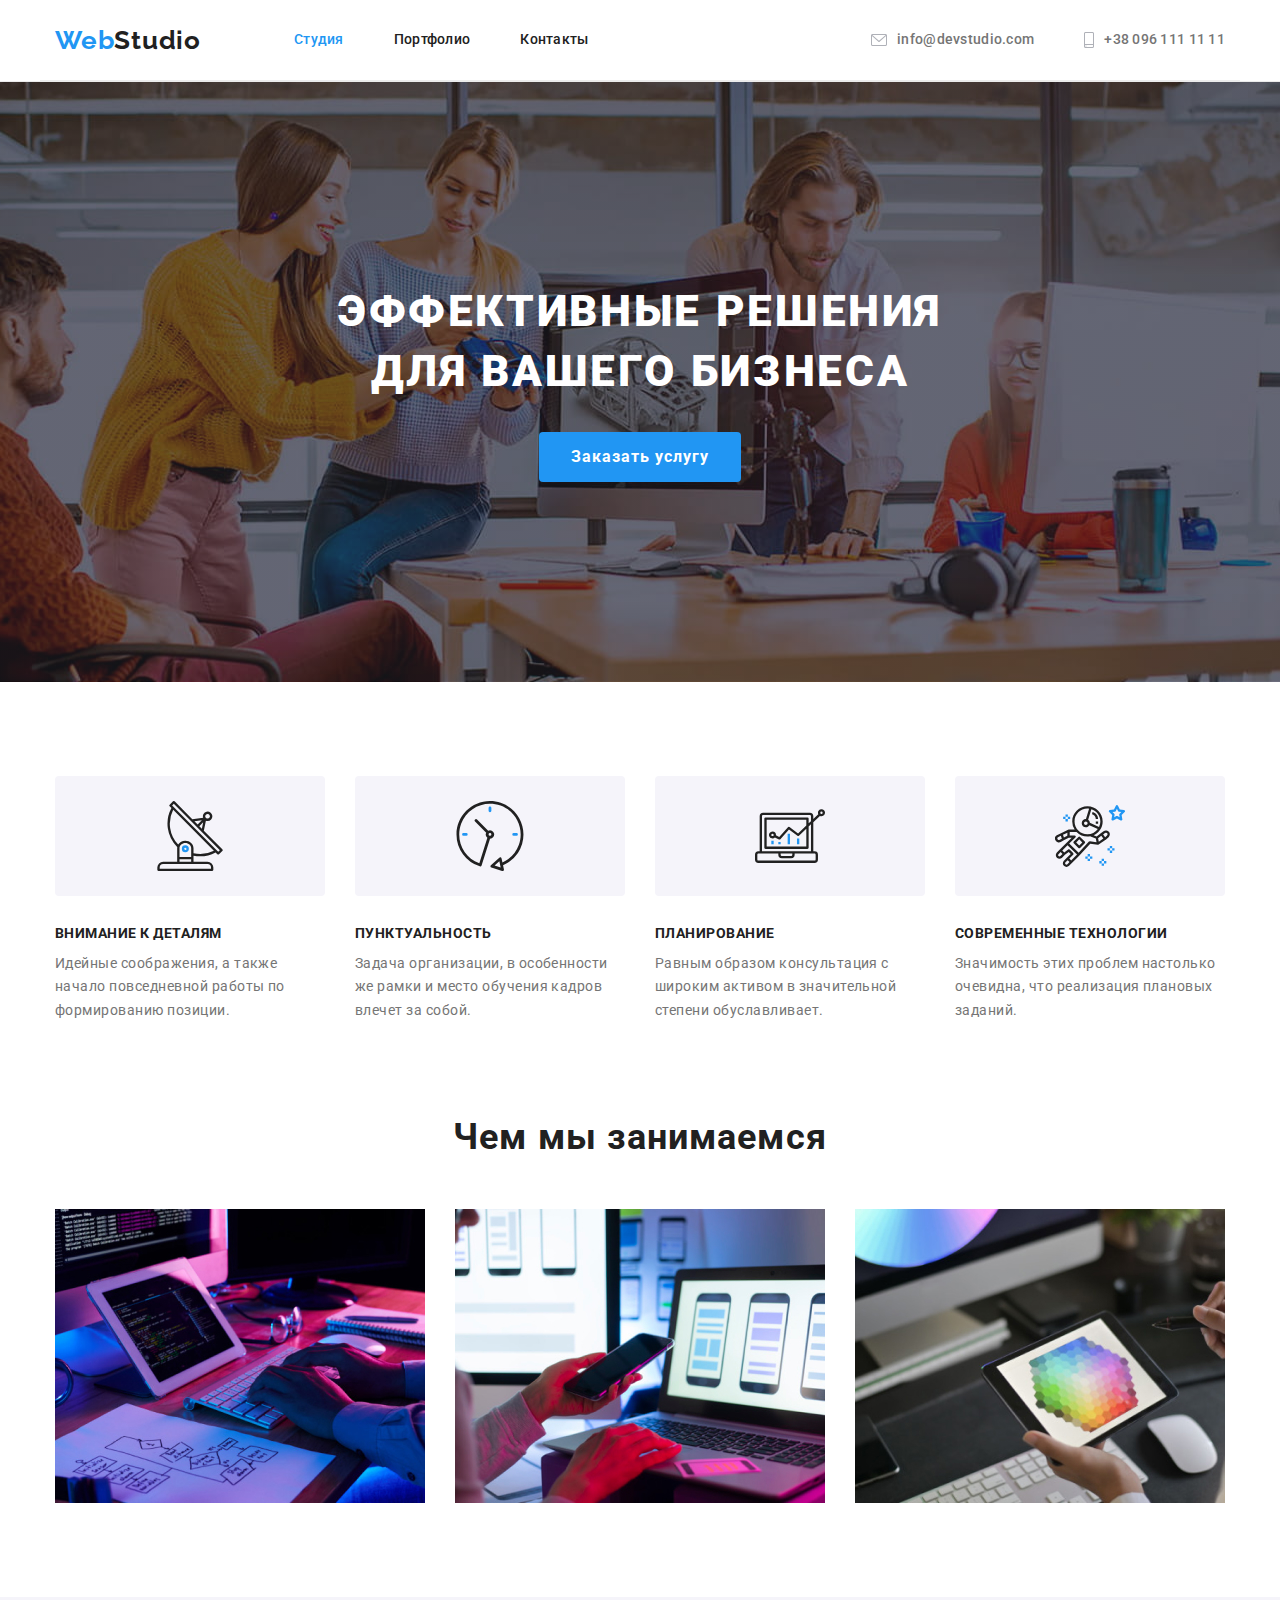
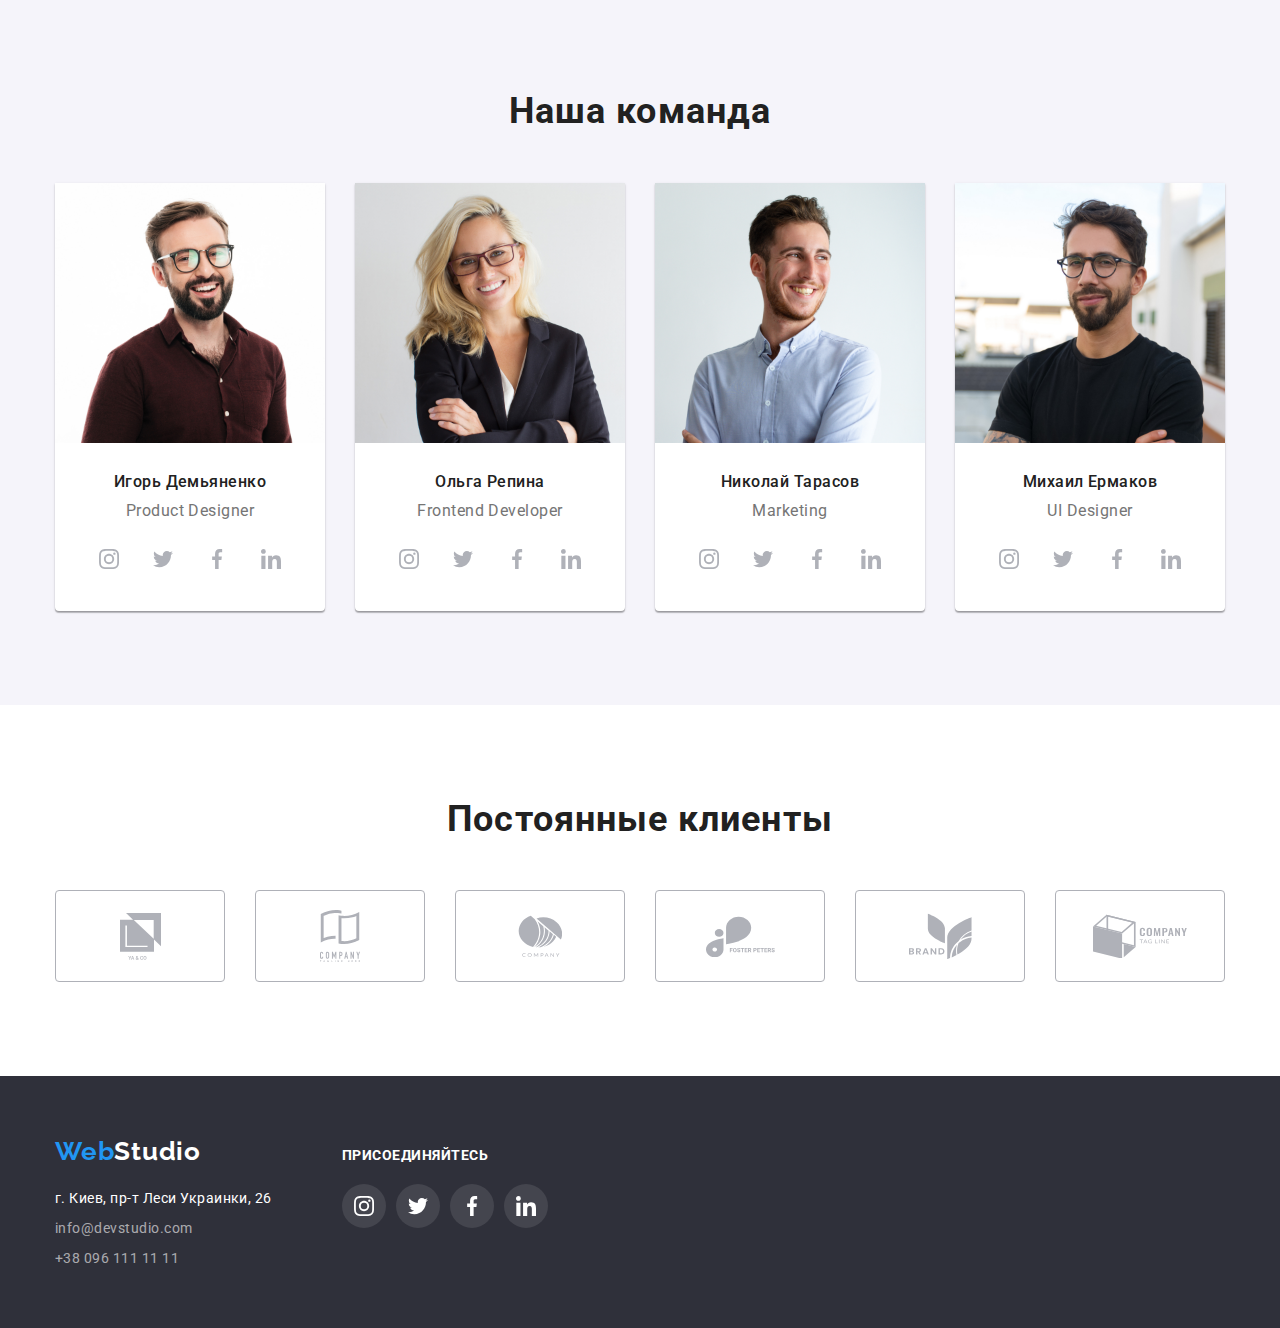
==== commit 0543b59f: "adds fixes logos" ====
--- a/index.html
+++ b/index.html
@@ -73,7 +73,7 @@
                 <h2 class="visually-hidden">Особенности</h2>
                 <ul class="benefits-list">
                     <li class="benefit-item">
-                        <div>
+                        <div class="icon-wrapping">
                             <svg class="benefit-icon" width="70" height="70">
                                 <use href="./images/icons.svg#antenna"></use>
                             </svg>
@@ -83,7 +83,7 @@
                             позиции.</p>
                     </li>
                     <li class="benefit-item">
-                        <div>
+                        <div class="icon-wrapping">
                             <svg class="benefit-icon" width="70" height="70">
                                 <use href="./images/icons.svg#clock"></use>
                             </svg>
@@ -94,7 +94,7 @@
                             за собой.</p>
                     </li>
                     <li class="benefit-item">
-                        <div>
+                        <div class="icon-wrapping">
                             <svg class="benefit-icon" width="70" height="70">
                                 <use href="./images/icons.svg#diagram"></use>
                             </svg>
@@ -104,7 +104,7 @@
                             обуславливает.</p>
                     </li>
                     <li class="benefit-item">
-                        <div>
+                        <div class="icon-wrapping">
                             <svg class="benefit-icon" width="70" height="70">
                                 <use href="./images/icons.svg#astronaut"></use>
                             </svg>
@@ -305,42 +305,42 @@
                 <ul class="customers-list">
                     <li class="customer-item">
                         <a class="customer-link" href="">
-                            <svg class="customer-icon icon" width="106" height="60">
+                            <svg class="customer-icon icon" width="41" height="47">
                                 <use href="./images/icons.svg#ya-co"></use>
                             </svg>
                         </a>
                     </li>
                     <li class="customer-item">
                         <a class="customer-link" href="">
-                            <svg class="customer-icon icon" width="106" height="60">
+                            <svg class="customer-icon icon" width="40" height="52">
                                 <use href="./images/icons.svg#tagline-here"></use>
                             </svg>
                         </a>
                     </li>
                     <li class="customer-item">
                         <a class="customer-link" href="">
-                            <svg class="customer-icon icon" width="106" height="60">
+                            <svg class="customer-icon icon" width="44" height="42">
                                 <use href="./images/icons.svg#company"></use>
                             </svg>
                         </a>
                     </li>
                     <li class="customer-item">
                         <a class="customer-link" href="">
-                            <svg class="customer-icon icon" width="106" height="60">
+                            <svg class="customer-icon icon" width="69" height="41">
                                 <use href="./images/icons.svg#foster-peters"></use>
                             </svg>
                         </a>
                     </li>
                     <li class="customer-item">
                         <a class="customer-link" href="">
-                            <svg class="customer-icon icon" width="106" height="60">
+                            <svg class="customer-icon icon" width="63" height="46">
                                 <use href="./images/icons.svg#brand"></use>
                             </svg>
                         </a>
                     </li>
                     <li class="customer-item">
                         <a class="customer-link" href="">
-                            <svg class="customer-icon icon" width="106" height="60">
+                            <svg class="customer-icon icon" width="94" height="44">
                                 <use href="./images/icons.svg#tag-line"></use>
                             </svg>
                         </a>
--- a/css/styles.css
+++ b/css/styles.css
@@ -278,17 +278,18 @@
     margin-right: 30px;
 }
 
+.icon-wrapping {
+    display: flex;
+    align-items: center;
+    justify-content: center;
+    height: 120px;
+    margin-bottom: 30px;
+    background-color: var(--bg-accent-color);
+    border-radius: 4px;
+}
+
 .benefit-icon {
     display: inline-block;
-    content: "";
-    width: 270px;
-    height: 120px;
-    margin-bottom: 30px;
-    padding: 25px 100px;
-    background-repeat: no-repeat;
-    background-position: center;
-    background-color: var(--bg-accent-color);
-    border-radius: 4px;
 }
 
 /* SECTION-3 */
@@ -357,26 +358,24 @@
 
 .team-card-icons {
     display: flex;
-    padding: 0 32px;
+    align-items: center;
+    justify-content: center;
 }
 
 .team-list-icon {
+    margin-right: 10px;
+}
+
+.team-list-icon:nth-of-type(4n) {
+    margin: 0;
+}
+
+.team-link-icon {
+    display: flex;
+    align-items: center;
+    justify-content: center;
     width: 44px;
     height: 44px;
-    margin-right: 10px;
-}
-
-.team-list-icon:nth-of-type(4n) {
-    margin: 0;
-}
-
-.team-link-icon {
-    display: flex;
-    align-items: center;
-    justify-content: center;
-    width: 44px;
-    height: 44px;
-    padding: 12px;
     background-color: var(--white-color);
     border-radius: 50%;
 }
@@ -405,13 +404,17 @@
 }
 
 .customer-link {
-    display: inline-block;
-    padding: 16px 32px;
+    display: flex;
+    align-items: center;
+    justify-content: center;
     Width: 170px;
     Height: 92px;
-
-    border: 2px solid #AFB1B8;
+    border: 1px solid #AFB1B8;
     border-radius: 4px;
+}
+
+.customer-icon {
+    fill: currentColor;
 }
 
 .customer-link:hover,
@@ -420,16 +423,10 @@
     border-color: var(--accent-color);
 }
 
-.customer-icon {
-    fill: currentColor;
-}
-
-.customer-icon:hover,
-.customer-icon:focus {
+.customer-link:hover .customer-icon.icon,
+.customer-link:focus .customer-icon.icon {
     fill: var(--accent-color);
 }
-
-
 
 /* PORTFOLIO-MAIN */
                                                               
@@ -541,8 +538,12 @@
         color: rgba(255, 255, 255, 0.6);
 }
 
+.footer-address-list {
+    max-height: 21px;
+}
+
 .footer-address-list:not(:last-child) {
-    margin-bottom: 10px;
+    margin-bottom: 9px;
 }
 
 .address .footer-link:hover,
